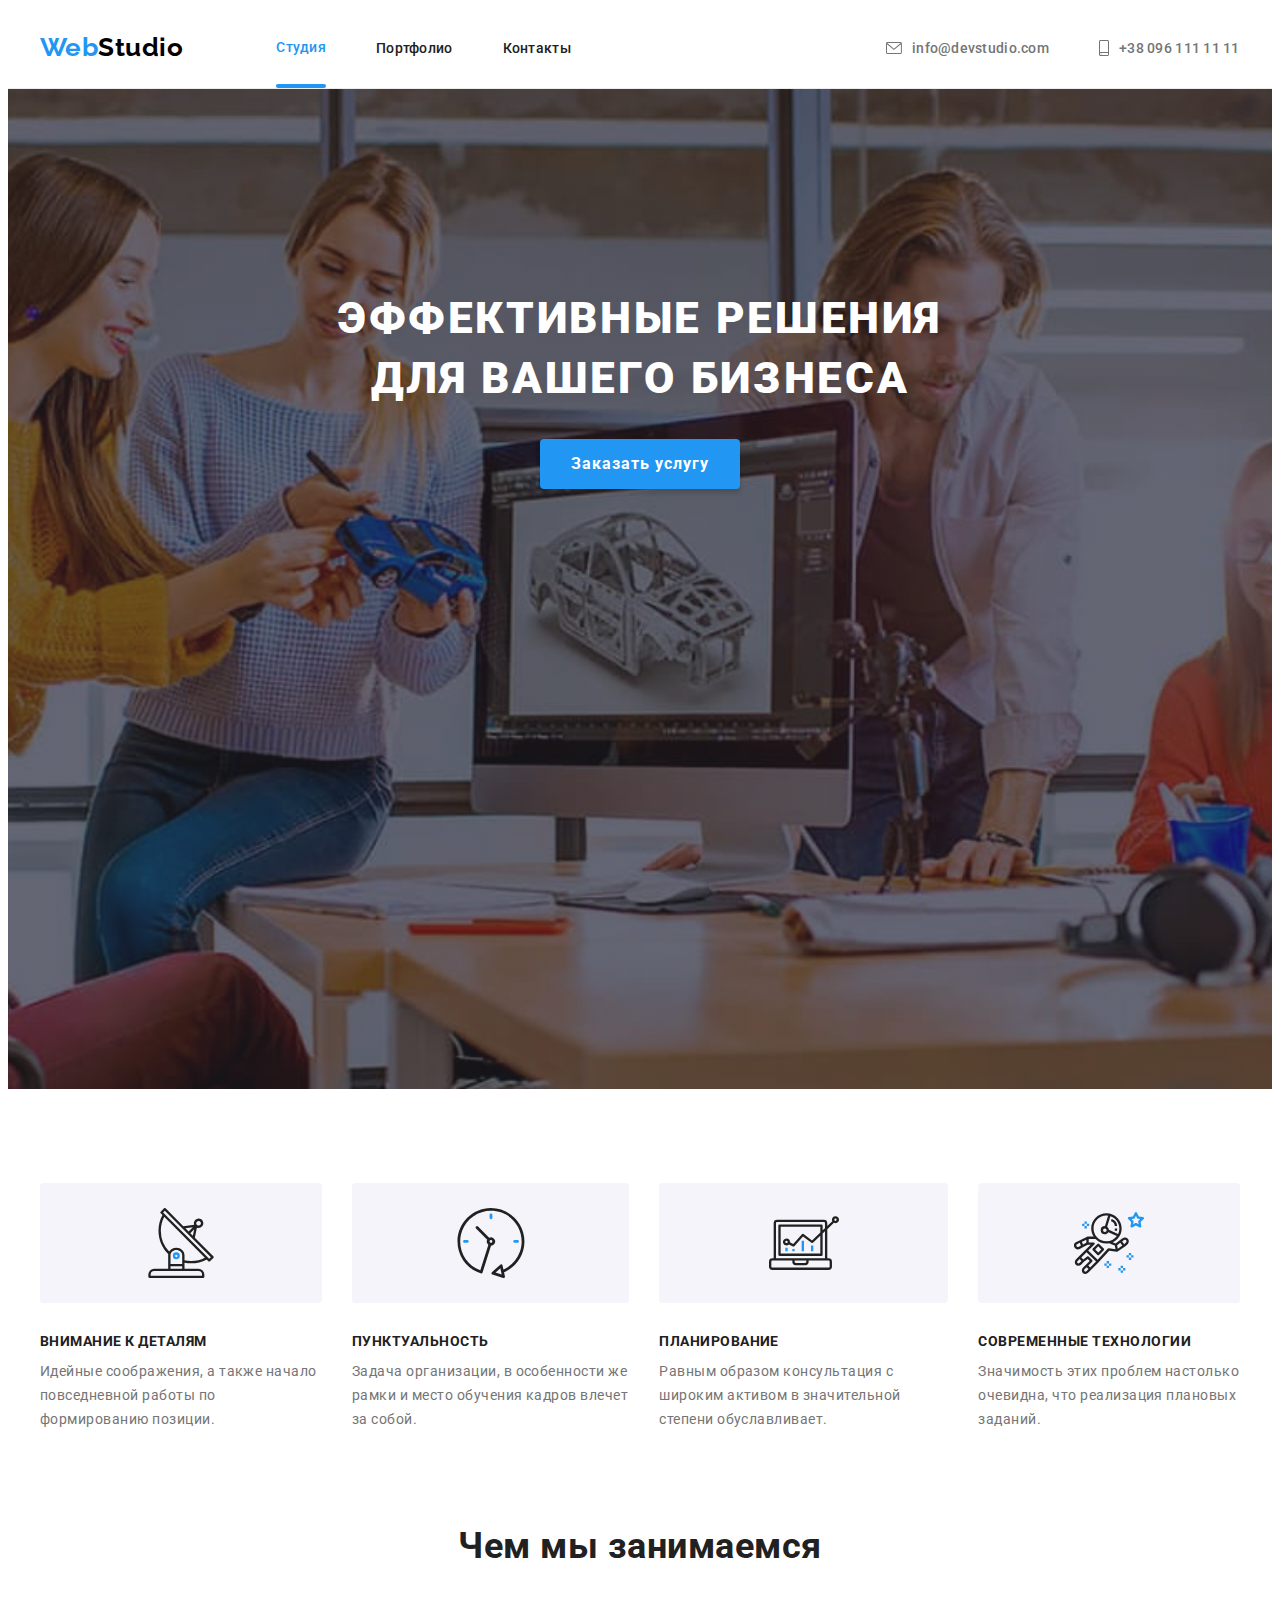
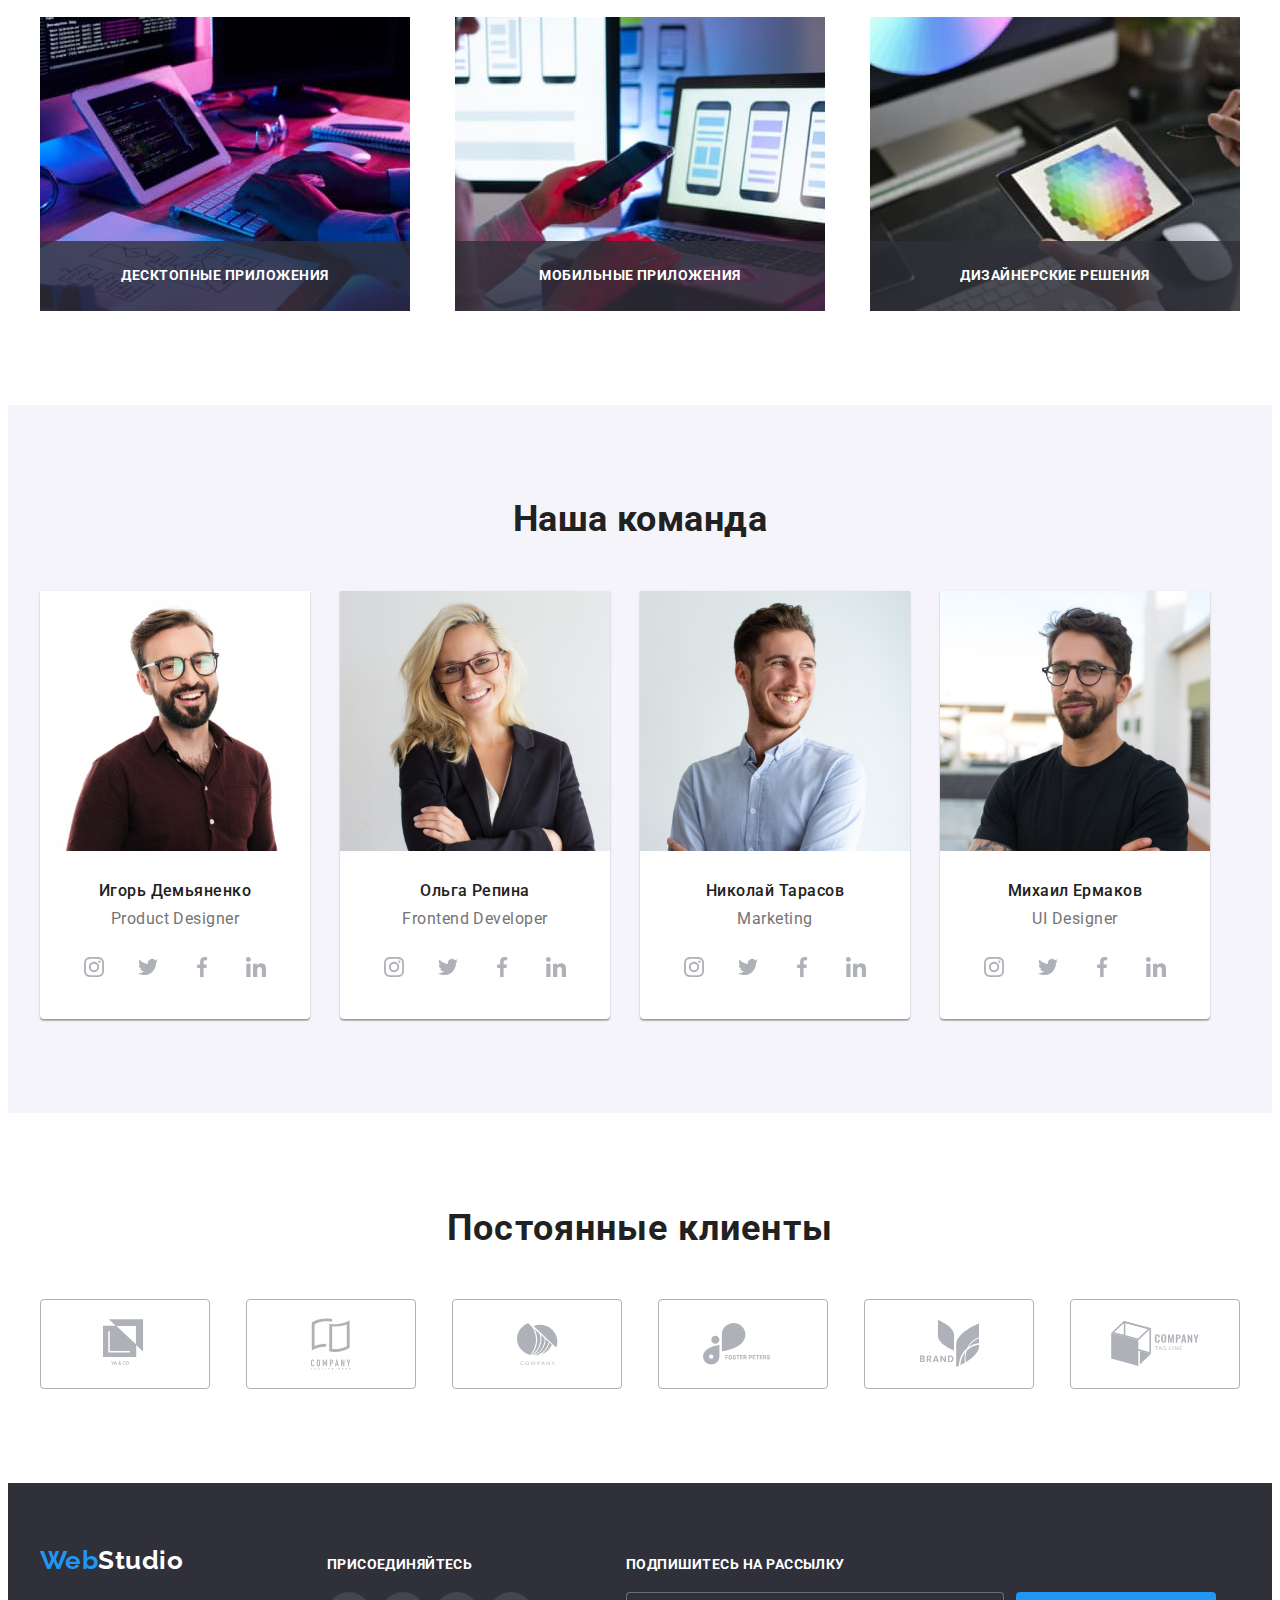
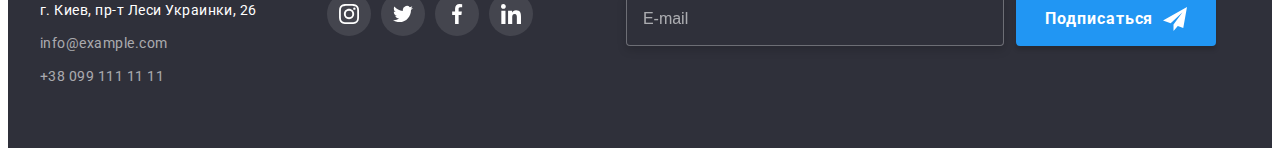
==== index.html @ 90694f54 "скопирован проект предыдущей роботы" ====
<!DOCTYPE html>
<html lang="ru">

<head>
  <meta charset="UTF-8">
  <meta name="viewport" content="width=device-width, initial-scale=1.0">
  <title lang="en">WebStudio</title>
  <link rel="stylesheet" href="https://cdnjs.cloudflare.com/ajax/libs/modern-normalize/1.0.0/modern-normalize.min.css"
    integrity="sha512-ISS7cAi1PEhQ8jnbJpJZMd29NlhNj4AWYyLOSp2CE/CsHxTCu+r+t0D2yoJudVrd0/8fTVPUVDzY5Tvli75u/g=="
    crossorigin="anonymous" />
  <link rel="preconnect" href="https://fonts.gstatic.com">
  <link href="https://fonts.googleapis.com/css2?family=Raleway:wght@700&family=Roboto:wght@400;500;700;900&display=swap"
    rel="stylesheet">
  <link rel="stylesheet" href="./css/style.css" />
</head>

<!-- BODY -->

<body class="body">

  <header class="header">

    <!-- SITE NAV -->
    <div class="container main-nav">
      <nav class="main-nav">
        <a class="studio-logo link" href="./index.html" title="главная страница"><span
            class="studio-logo-web">Web</span>Studio</a>
        <ul class="site-nav list">
          <li class="site-nav-item item"><a class="nav-link-current link" href="./index.html">Студия</a></li>
          <li class="site-nav-item item"><a class="nav-link link" href="./portfolio.html">Портфолио</a></li>
          <li class="site-nav-item item"><a class="nav-link link" href="#">Контакты</a></li>
        </ul>
      </nav>

      <ul class="header-contacts list">
        <li class="header-contacts-mail item">
          <a class="header-contact link" href="mailto:info@devstudio.com">
            <svg class="envelope icon" width="16" height="12">
              <use href="./images/icons/sprite.svg#icon-envelope"></use>
            </svg>info@devstudio.com</a>
        </li>
        <li class="header-contacts-tel item">
          <a class="header-contact link" href="tel.+380961111111">
            <svg class="smartphone icon" width="10" height="16">
              <use href="./images/icons/sprite.svg#icon-smartphone"></use>
            </svg>+38 096 111 11
            11</a>
        </li>
      </ul>
    </div>
  </header>
  <!-- MAINE -->

  <main>
    <!-- HERO -->
    <section class="main-hero">
      <div class="container">
        <h1 class="hero-title title">Эффективные решения для вашего бизнеса</h1>
        <button data-modal-open class="hero-button button" type="button">Заказать услугу</button>
      </div>
    </section>
    <!-- FEATURES-->
    <section class="features">
      <div class="container">
        <h2 class="visually-hidden title">FEATURES</h2>
        <ul class="features-items list">
          <li class="features-item list">
            <div class="features-icon-content"><svg class="features-icon" width="70" height="70">
                <use href="./images/icons/sprite.svg#icon-antenna"></use>
              </svg></div>
            <h3 class="features-title title">Внимание к деталям</h3>
            <p class="features-text part">Идейные соображения, а также начало повседневной работы по формированию
              позиции.</p>
          </li>

          <li class="features-item list">
            <div class="features-icon-content"><svg class="features-icon" width="70" height="70">
                <use href="./images/icons/sprite.svg#icon-clock"></use>
              </svg></div>
            <h3 class="features-title title">Пунктуальность</h3>
            <p class="features-text part">Задача организации, в особенности же рамки и место обучения кадров влечет за
              собой.
            </p>
          </li>

          <li class="features-item list">
            <div class="features-icon-content"><svg class="features-icon" width="70" height="70">
                <use href="./images/icons/sprite.svg#icon-diagram"></use>
              </svg></div>
            <h3 class="features-title title">Планирование</h3>
            <p class="features-text part">Равным образом консультация с широким активом в значительной степени
              обуславливает.
            </p>
          </li>

          <li class="features-item list">
            <div class="features-icon-content"><svg class="features-icon" width="70" height="70">
                <use href="./images/icons/sprite.svg#icon-astronaut"></use>
              </svg></div>
            <h3 class="features-title title">Современные технологии</h3>
            <p class="features-text part">Значимость этих проблем настолько очевидна, что реализация плановых заданий.
            </p>
          </li>
        </ul>
      </div>
    </section>
    <!--ABOUT US-->
    <section class="about">
      <div class="container">
        <h2 class="about-title title">Чем мы занимаемся</h2>
        <ul class="about-list list">
          <li class="about-image list">
            <img src="./images/images-index/img1.jpg" alt="руки на клавиатуре перед компютером" width="370"
              height="294">
            <p class="about-text part">Десктопные приложения</p>
          </li>
          <li class="about-image list">
            <img src="./images/images-index/img2.jpg"
              alt="человек державший в однлй руке телефон а вторую руку положил на компюьер в каком то офисе"
              width="370" height="294">
            <p class="about-text part">Мобильные приложения</p>
          </li>
          <li class="about-image list">
            <img src="./images/images-index/img3.jpg" alt="чьи то руки держащие в руках планшет перед компютером"
              width="370" height="294">
            <p class="about-text part">Дизайнерские решения</p>
          </li>
        </ul>
      </div>
    </section>

    <!--TEAM-->
    <section class="team">
      <div class="container">
        <h2 class="team-title title">Наша команда</h2>
        <ul class="team-list list">
          <li class="team-item list">
            <img class="team-image" src="./images/images-index/img4.jpg"
              alt="улыбающийся Игорь Демьяненко с бородой и в очках в бордовой рубашке" width="270" height="260">
            <div class="team-content">
              <h3 class="team-name title">Игорь Демьяненко</h3>
              <p class="team-profession part" lang="en">Product Designer</p>
              <ul class="social-link list">
                <li class="social-list-item list">
                  <a href="#" class="social-link-item link">
                    <svg class="social-link-icon" width="20" height="20">
                      <use href="./images/icons/sprite.svg#icon-instagram"></use>
                    </svg>
                  </a>
                </li>
                <li class="social-list-item list">
                  <a href="#" class="social-link-item link">
                    <svg class="social-link-icon" width="20" height="20">
                      <use href="./images/icons/sprite.svg#icon-twitter"></use>
                    </svg>
                  </a>
                </li>
                <li class="social-list-item list">
                  <a href="#" class="social-link-item link">
                    <svg class="social-link-icon" width="20" height="20">
                      <use href="./images/icons/sprite.svg#icon-facebook"></use>
                    </svg>
                  </a>
                </li>
                <li class="social-list-item list">
                  <a href="#" class="social-link-item link">
                    <svg class="social-link-icon" width="20" height="20">
                      <use href="./images/icons/sprite.svg#icon-linkedin"></use>
                    </svg>
                  </a>
                </li>
              </ul>
            </div>
          </li>

          <li class="team-item list">
            <img class="team-image" src="./images/images-index/img5.jpg"
              alt="красивая и улыбающаяся Ольга Репина в очках и чорном пиджаке" width="270" height="260">
            <div class="team-content">
              <h3 class="team-name title">Ольга Репина</h3>
              <p class="team-profession part" lang="en">Frontend Developer</p>
              <ul class="social-link list">
                <li class="social-list-item list">
                  <a href="#" class="social-link-item link">
                    <svg class="social-link-icon" width="20" height="20">
                      <use href="./images/icons/sprite.svg#icon-instagram"></use>
                    </svg>
                  </a>
                </li>
                <li class="social-list-item list">
                  <a href="#" class="social-link-item link">
                    <svg class="social-link-icon" width="20" height="20">
                      <use href="./images/icons/sprite.svg#icon-twitter"></use>
                    </svg>
                  </a>
                </li>
                <li class="social-list-item list">
                  <a href="#" class="social-link-item link">
                    <svg class="social-link-icon" width="20" height="20">
                      <use href="./images/icons/sprite.svg#icon-facebook"></use>
                    </svg>
                  </a>
                </li>
                <li class="social-list-item list">
                  <a href="#" class="social-link-item link">
                    <svg class="social-link-icon" width="20" height="20">
                      <use href="./images/icons/sprite.svg#icon-linkedin"></use>
                    </svg>
                  </a>
                </li>
              </ul>
            </div>
          </li>

          <li class="team-item list">
            <img class="team-image" src="./images/images-index/img6.jpg"
              alt="черезчур улыбающийся Николай Тарасов в голубой рубашке" width="270" height="260">
            <div class="team-content">
              <h3 class="team-name title">Николай Тарасов</h3>
              <p class="team-profession part" lang="en">Marketing</p>
              <ul class="social-link list">
                <li class="social-list-item list">
                  <a href="#" class="social-link-item link">
                    <svg class="social-link-icon" width="20" height="20">
                      <use href="./images/icons/sprite.svg#icon-instagram"></use>
                    </svg>
                  </a>
                </li>
                <li class="social-list-item list">
                  <a href="#" class="social-link-item link">
                    <svg class="social-link-icon" width="20" height="20">
                      <use href="./images/icons/sprite.svg#icon-twitter"></use>
                    </svg>
                  </a>
                </li>
                <li class="social-list-item list">
                  <a href="#" class="social-link-item link">
                    <svg class="social-link-icon" width="20" height="20">
                      <use href="./images/icons/sprite.svg#icon-facebook"></use>
                    </svg>
                  </a>
                </li>
                <li class="social-list-item list">
                  <a href="#" class="social-link-item link">
                    <svg class="social-link-icon" width="20" height="20">
                      <use href="./images/icons/sprite.svg#icon-linkedin"></use>
                    </svg>
                  </a>
                </li>
              </ul>
            </div>
          </li>

          <li class="team-item list">
            <img class="team-image" src="./images/images-index/img7.jpg"
              alt="хитро улыбающийся Михаил Ермаков в чорной футболке" width="270" height="260">
            <div class="team-content">
              <h3 class="team-name title">Михаил Ермаков</h3>
              <p class="team-profession part" lang="en">UI Designer</p>
              <ul class="social-link list">
                <li class="social-list-item list">
                  <a href="#" class="social-link-item link">
                    <svg class="social-link-icon" width="20" height="20">
                      <use href="./images/icons/sprite.svg#icon-instagram"></use>
                    </svg>
                  </a>
                </li>
                <li class="social-list-item list">
                  <a href="#" class="social-link-item link">
                    <svg class="social-link-icon" width="20" height="20">
                      <use href="./images/icons/sprite.svg#icon-twitter"></use>
                    </svg>
                  </a>
                </li>
                <li class="social-list-item list">
                  <a href="#" class="social-link-item link">
                    <svg class="social-link-icon" width="20" height="20">
                      <use href="./images/icons/sprite.svg#icon-facebook"></use>
                    </svg>
                  </a>
                </li>
                <li class="social-list-item list">
                  <a href="#" class="social-link-item link">
                    <svg class="social-link-icon" width="20" height="20">
                      <use href="./images/icons/sprite.svg#icon-linkedin"></use>
                    </svg>
                  </a>
                </li>
              </ul>
            </div>
          </li>
        </ul>
      </div>
    </section>
    <!-- CLIENTS -->
    <section class="clients">
      <div class="container">
        <h2 class="clients-title title">Постоянные клиенты</h2>
        <ul class="clients-list list">
          <li class="client-list list">
            <a href="#" class="client-link-list link">
              <svg class="client-icon" width="44.27" height="49.23">
                <use href="./images/icons/sprite.svg#icon-logo-1"></use>
              </svg>
            </a>
          </li>
          <li class="client-list list">
            <a href="#" class="client-link-list link">
              <svg class="client-icon" width="40" height="52">
                <use href="./images/icons/sprite.svg#icon-logo-2"></use>
              </svg>
            </a>
          </li>
          <li class=" client-list list">
            <a href="#" class="client-link-list link">
              <svg class="client-icon" width="41" height="42.6">
                <use href="./images/icons/sprite.svg#icon-logo-3"></use>
              </svg>
            </a>
          </li>
          <li class=" client-list list">
            <a href="#" class="client-link-list link">
              <svg class="client-icon" width="79.66" height="41.79">
                <use href="./images/icons/sprite.svg#icon-logo-4"></use>
              </svg>
            </a>
          </li>
          <li class=" client-list list">
            <a href="#" class="client-link-list link">
              <svg class="client-icon" width="59" height="47">
                <use href="./images/icons/sprite.svg#icon-logo-5"></use>
              </svg>
            </a>
          </li>
          <li class="client-list list">
            <a href="#" class="client-link-list link">
              <svg class="client-icon" width="88.48" height="45.44">
                <use href="./images/icons/sprite.svg#icon-logo-6"></use>
              </svg>
            </a>
          </li>
        </ul>
      </div>
    </section>
  </main>

  <!-- FOOTER -->
  <footer class="footer">
    <div class="container">
      <div class="address-content">
        <a class="studio-logo link" href="./index.html" title="переход на главную страницу"><span
            class="studio-logo-web">Web</span>Studio</a>
        <address class="address">
          <a class="address-name link" href="https://goo.gl/maps/4jQuwbv64BxVn1Br7">г. Киев, пр-т Леси Украинки,
            26</a>
          <a class="link-contact link" href="mailto:info@example.com">info@example.com</a>
          <a class="link-contact link" href="tel:+380991111111">+38 099 111 11 11</a>
        </address>
      </div>
      <div class="footer-social-link-content">
        <b class="social-link-title">Присоединяйтесь</b>
        <ul class="social-link list">
          <li class="social-list-item list">
            <a href="#" class="social-link-item link">
              <svg class="footer-list-icon" width="20" height="20">
                <use href="./images/icons/sprite.svg#icon-instagram"></use>
              </svg>
            </a>
          </li>
          <li class="social-list-item list">
            <a href="#" class="social-link-item link">
              <svg class="footer-list-icon" width="20" height="20">
                <use href="./images/icons/sprite.svg#icon-twitter"></use>
              </svg>
            </a>
          </li>
          <li class="social-list-item list">
            <a href="#" class="social-link-item link">
              <svg class="footer-list-icon" width="20" height="20">
                <use href="./images/icons/sprite.svg#icon-facebook"></use>
              </svg>
            </a>
          </li>
          <li class="social-list-item list">
            <a href="#" class="social-link-item link">
              <svg class="footer-list-icon" width="20" height="20">
                <use href="./images/icons/sprite.svg#icon-linkedin"></use>
              </svg>
            </a>
          </li>
        </ul>
      </div>
      <div class="footer-form-subscribe">
        <b class="footer-form-title">Подпишитесь на рассылку</b>
        <form action="#" class="footer-subscribe-form">
          <input type="email" name="email" class="subscribe-form-input" placeholder="E-mail">
          <button type="submit" class="subscribe-form-btn button">Подписаться</button>
          <svg class="subscribe-form-icon" width="24" height="24">
            <use href="./images/icons/sprite.svg#telegram"></use>
          </svg>
        </form>
      </div>
    </div>
  </footer>
  <!-- MODAL -->
  <div data-modal class="backdrop is-hidden">
    <div class="hero-model-window">
      <div class="close">
        <button data-modal-close class="close-btn button">
          <svg class="close-icon" width="18" height="18">
            <use href="./images/icons/sprite.svg#close"></use>
          </svg>
        </button>
      </div>
      <form name="signup_form" autocomplete="on" class="contact-form">
        <b class="contact-form-title">Оставьте свои данные, мы вам перезвоним</b>
        <label for="user-name" class="contact-form-label">Имя</label>
        <span class="modal-form-input-wrapper">
          <input name="user-name" type="text" class="contact-form-input" id="user-name">
          <svg class="modal-form-icon" width="18" height="18">
            <use href="./images/icons/sprite.svg#person-black"></use>
          </svg>
        </span>
        <label for="user-tel" class="contact-form-label">Телефон</label>
        <span class="modal-form-input-wrapper">
          <input name="user-tel" type="tel" class="contact-form-input" id="user-tel">
          <svg class="modal-form-icon" width="18" height="18">
            <use href="./images/icons/sprite.svg#phone-black"></use>
          </svg>
        </span>

        <label for="user-email" class="contact-form-label">Почта</label>
        <span class="modal-form-input-wrapper">
          <input name="user-email" type="email" class="contact-form-input" id="user-email">
          <svg class="modal-form-icon" width="18" height="18">
            <use href="./images/icons/sprite.svg#email-black"></use>
          </svg>
        </span>
        <label for="user-massage" class="contact-form-label">Комментарий</label>
        <textarea name="user-massage" placeholder="Введите текст" class="modal-form-massage"
          id="user-massage"></textarea>
        <input type="checkbox" name="user-policy" class="modal-form-check-policy visually-hidden"
          id="user-check-policy">
        <label for="user-check-policy" class="modal-form-label-policy">
          Соглашаюсь с рассылкой и принимаю
          <a href="#" class="form-contract-link"> Условия договора</a>
        </label>
        <button type="submit" class="modal-form-button">Отправить</button>
        <!-- </span> -->
      </form>
    </div>
  </div>
  <script src="./js/modal.js"></script>

</body>

</html>
---- css/style.css ----
:root {
  --primary-text-color: #757575;
  --secondary-text-color: #212121;
  --accent-color: #2196f3;
  --primary-white-color: #ffffff;
  --primary-background-color: #2f303a;
  --hero-background-color: #c4c4c4;
  --secondary-background-color: #f5f4fa;
  --black-color: #000000;
  --secondary-accent-color: #188ce8;
  --border-line-color: #ececec;
  --bold-font-weight: 700;
  --regular-font-weight: 400;
  --medium-font-weight: 500;
  --black-font-weight: 900;
  --primery-letter-spacing: 0.03em;
  --first-gradient-color: rgba(47, 48, 58, 0.4);
  --second-gradient-color: ;
  --primary-icons-color: #afb1b8;
}

/* утилиты */

body {
  color: var(--primary-text-color);

  font-family: 'Roboto', sans-serif;
  font-weight: var(--bold-font-weight);
  letter-spacing: var(--primery-letter-spacing);
}
img {
  display: block;
}

.button {
  display: inline-block;
  font-family: inherit;
  cursor: pointer;
}

.container {
  width: 1200px;
  padding-right: 15px;
  padding-left: 15px;
  margin: 0px auto;
}

.list {
  list-style: none;
  margin: 0px;
  padding: 0px;
}

.link {
  text-decoration: none;
  margin: 0px;
  padding: 0px;
}
.title {
  margin: 0px;
  padding: 0px;
}

.part {
  margin: 0px;
  padding: 0px;
}
/* End утилиты */

/* <<<<<<<< COMPONENTS >>>>>>>> */

.studio-logo {
  margin-right: 93px;
  padding: 0px;

  color: var(--black-color);
  font-family: 'Raleway', sans-serif;
  font-size: 26px;
  line-height: 1.38;
}

.studio-logo:focus {
  color: red;
}

.studio-logo-web {
  color: var(--accent-color);
}

.visually-hidden {
  position: absolute !important;
  clip: rect(1px 1px 1px 1px); /* IE6, IE7 */
  clip: rect(1px, 1px, 1px, 1px);
  padding: 0 !important;
  border: 0 !important;
  height: 1px !important;
  width: 1px !important;
  overflow: hidden;
}

.social-link {
  display: flex;
  justify-content: center;
  align-items: center;
}

.social-list-item {
  width: 44px;
  height: 44px;
}

.social-list-item:not(:last-child) {
  margin-right: 10px;
}

.social-link-item {
  display: flex;
  justify-content: center;
  align-items: center;
  width: 100%;
  height: 100%;
  border-radius: 50%;
  transition-property: background-color;
  transition-duration: 250ms;
  transition-timing-function: cubic-bezier(0.4, 0, 0.2, 1);
}

.social-link-item:hover,
.social-link-item:focus {
  background-color: var(--accent-color);
}

.social-link-icon {
  fill: var(--primary-icons-color);

  transition-property: fill;
  transition-duration: 250ms;
  transition-timing-function: cubic-bezier(0.4, 0, 0.2, 1);
}

.social-link-item:hover .social-link-icon,
.social-link-item:focus .social-link-icon {
  fill: var(--primary-white-color);
}

/* <<<<<<<< END COMPONENTS >>>>>>>> */

/* <<<<<<<< HEADER >>>>>>>> */

.header {
  border-bottom: 1px solid var(--border-line-color);
  background-color: var(--primary-white-color);
}

.main-nav {
  display: flex;
  align-items: center;
}

.main-nav .link {
  display: flex;
  padding-top: 32px;
  padding-bottom: 32px;
}

.main-nav .studio-logo {
  padding: 0px;
}

.main-nav .item + .item {
  margin-left: 50px;
}

.site-nav {
  display: flex;
}

.nav-link {
  transition-property: color;
  transition-duration: 250ms;
  transition-timing-function: cubic-bezier(0.4, 0, 0.2, 1);
  color: var(--secondary-text-color);
  font-weight: var(--medium-font-weight);
  font-size: 14px;
  line-height: 1.17;
  letter-spacing: 0.02em;
}

.nav-link:hover,
.nav-link:focus {
  color: var(--accent-color);
}

.nav-link-current {
  position: relative;
  display: block;

  color: var(--accent-color);
  font-weight: var(--medium-font-weight);
  font-size: 14px;
  line-height: 1.14;
  letter-spacing: 0.02em;
}

.nav-link-current::after {
  content: '';
  position: absolute;
  left: 0;
  bottom: 0;

  display: block;
  width: 100%;
  height: 4px;
  border-radius: 2px;
  background-color: var(--accent-color);
}

.header-contacts {
  display: flex;
  margin-left: auto;
}

.header-contacts-mail {
  min-width: 161px;
}

.header-contacts-tel {
  min-width: 141px;
}

.header-contact {
  display: flex;
  align-items: center;
  width: 100%;

  color: var(--primary-text-color);
  font-weight: var(--medium-font-weight);
  font-size: 14px;
  line-height: 1.17;
  letter-spacing: 0.02em;

  transition-property: color;
  transition-duration: 250ms;
  transition-timing-function: cubic-bezier(0.4, 0, 0.2, 1);
}

.header-contact:hover,
.header-contact:focus {
  color: var(--accent-color);
}

.header-contacts .icon {
  margin-right: 10px;
  fill: currentColor;
}

/* <<<<<<<<END HEADER >>>>>>>> */

/* <<<<<<<< HERO >>>>>>>> */

.main-hero {
  max-width: 1600px;
  height: 600px;
  margin: auto;
  padding-top: 200px;
  padding-bottom: 200px;
  background-color: #c4c4c4;
  background-image: linear-gradient(
      rgba(47, 48, 58, 0.4),
      rgba(47, 48, 58, 0.4)
    ),
    url(../images/images-index/Img.jpg);
  background-repeat: no-repeat;
  background-size: cover;
  background-position: center;
}

.main-hero .container {
  max-width: 696px;
  text-align: center;
  /* margin-top: 0px; */
}

.hero-title {
  margin-bottom: 30px;
  margin-top: 0px;

  color: var(--primary-white-color);
  font-weight: var(--black-font-weight);
  font-size: 44px;
  line-height: 1.36;
  letter-spacing: 0.06em;
  text-transform: uppercase;
}

.hero-button {
  min-width: 200px;
  border-radius: 4px;
  padding: 10px 30px;

  color: var(--primary-white-color);
  background-color: var(--accent-color);
  font-weight: var(--bold-font-weight);
  box-shadow: 0px 4px 4px rgba(0, 0, 0, 0.15);
  font-size: 16px;
  line-height: 1.875;
  letter-spacing: 0.06em;
  border: none;

  transition-property: background;
  transition-duration: 250ms;
  transition-timing-function: cubic-bezier(0.4, 0, 0.2, 1);
}

.hero-button:hover,
.hero-button:focus {
  background: var(--secondary-accent-color);
}

/* <<<<<<<< END HERO >>>>>>>> */

/* <<<<<<<< FEATURES >>>>>>>> */

.features {
  padding-top: 94px;
}
.features > .container {
  max-height: 251px;
}
.features-items {
  display: flex;
}

.features-item:not(:last-child) {
  margin-right: 30px;
}

.features-item {
  display: flex;
  flex-direction: column;
}

.features-icon-content {
  display: flex;
  justify-content: center;
  align-items: center;
  height: 120px;
  margin-bottom: 30px;
  background-color: var(--secondary-background-color);
  border-radius: 4px;
}

.features-title {
  color: var(--secondary-text-color);
  margin: 0px;
  margin-bottom: 10px;

  font-size: 14px;
  line-height: 1.17;
  text-transform: uppercase;
}

.features-text {
  margin: 0px;
  font-size: 14px;
  line-height: 1.71;
  font-weight: var(--regular-font-weight);
}

/* <<<<<<<< ABOUT US >>>>>>>> */

.about {
  padding-top: 94px;
  padding-bottom: 94px;
}
.about-title {
  margin-bottom: 50px;

  color: var(--secondary-text-color);
  font-size: 36px;
  line-height: 1.16;

  text-align: center;
}

.about-list {
  display: flex;
  justify-content: space-between;
}

.about-image {
  position: relative;
}

.about-text {
  position: absolute;
  top: 76%;

  padding-top: 27px;
  padding-bottom: 27px;
  min-width: 100%;

  font-size: 14px;
  line-height: 1.14;
  text-align: center;
  text-transform: uppercase;
  color: #ffffff;
  background: rgba(47, 48, 58, 0.8);
}

/* <<<<<<<< END ABOUT US >>>>>>>> */

/* <<<<<<<< TEAM >>>>>>>> */

.team {
  background-color: var(--secondary-background-color);
  padding-top: 94px;
  padding-bottom: 94px;
}

.team-content {
  padding: 30px 32px;
}

.team-title {
  margin-bottom: 50px;

  color: var(--secondary-text-color);
  font-size: 36px;
  line-height: 1.16;
  text-align: center;
}

.team-list {
  display: flex;
}

.team-item {
  min-width: 270px;
  background: #ffffff;

  box-shadow: 0px 1px 3px rgba(0, 0, 0, 0.12), 0px 1px 1px rgba(0, 0, 0, 0.14),
    0px 2px 1px rgba(0, 0, 0, 0.2);
  border-radius: 0px 0px 4px 4px;
}

.team-item:not(:last-child) {
  margin-right: 30px;
}

.team-name {
  margin-bottom: 10px;

  color: var(--secondary-text-color);
  font-weight: var(--medium-font-weight);
  font-size: 16px;
  line-height: 1.19;
  text-align: center;
}

.team-profession {
  margin-bottom: 16px;
  text-align: center;

  color: var(--primary-text-color);
  font-weight: var(--regular-font-weight);
  font-size: 16px;
  line-height: 1.17;
}

/* <<<<<<<< END TEAM >>>>>>>> */

/* CLIENTS */

.clients .container {
  padding-top: 94px;
  padding-bottom: 94px;
}

.clients-title {
  margin-bottom: 50px;

  font-size: 36px;
  line-height: 1.17;
  text-align: center;
  letter-spacing: 0.03em;
  color: var(--secondary-text-color);
}

.clients-list {
  display: flex;
  justify-content: space-between;
}

.client-list {
  width: 170px;
  height: 90px;
}

.client-link-list {
  display: flex;
  justify-content: center;
  align-items: center;
  width: 100%;
  height: 100%;

  border: 1px solid #afb1b8;
  box-sizing: border-box;
  border-radius: 4px;

  transition-property: border;
  transition-duration: 250ms;
  transition-timing-function: cubic-bezier(0.4, 0, 0.2, 1);
}

.client-link-list:hover,
.client-link-list:focus {
  border: 1px solid var(--accent-color);
}

.client-icon {
  transition-property: fill;
  transition-duration: 250ms;
  transition-timing-function: cubic-bezier(0.4, 0, 0.2, 1);

  fill: var(--primary-icons-color);
}

.client-link-list:hover .client-icon,
.client-link-list:focus .client-icon {
  fill: var(--accent-color);
}

/* <<<<<<<< FOOTER >>>>>>>> */

.footer {
  display: flex;
  padding-top: 60px;
  padding-bottom: 60px;
  background-color: var(--primary-background-color);
}

.footer .container {
  display: flex;
  align-items: baseline;
}

.footer .studio-logo {
  display: inline-block;
  margin-bottom: 20px;
  margin-right: 0px;

  color: var(--primary-white-color);
}

.address {
  display: flex;
  max-width: 231px;
  font-style: normal;
  flex-direction: column;
}

.address-name {
  color: var(--primary-white-color);
  font-weight: var(--regular-font-weight);
  font-size: 14px;
  line-height: 1.7;
}

.link-contact {
  color: rgba(255, 255, 255, 0.6);
  font-size: 14px;
  font-weight: var(--regular-font-weight);
  line-height: 1.71;
  letter-spacing: var(--letter-spacing);
}

.address .link:not(:last-child) {
  margin-bottom: 9px;
}

.footer .link {
  transition-property: color;
  transition-duration: 250ms;
  transition-timing-function: cubic-bezier(0.4, 0, 0.2, 1);
}

.address .link:hover,
.address .link:focus {
  color: var(--accent-color);
}

.address-content {
  margin-right: 70px;
}

.footer-social-link-content {
  min-width: 206px;
}

.social-link-title {
  display: inline-block;
  margin-bottom: 20px;

  color: var(--primary-white-color);
  font-weight: bold;
  font-size: 14px;
  line-height: 1.17;
  letter-spacing: 0.03em;
  text-transform: uppercase;
}

.footer .social-link-item {
  background-color: rgba(255, 255, 255, 0.1);
  transition-property: background-color;
  transition-duration: 250ms;
  transition-timing-function: cubic-bezier(0.4, 0, 0.2, 1);
}

.footer .social-link-item:hover,
.social-link-item:focus {
  background-color: var(--accent-color);
}

.footer-list-icon {
  fill: var(--primary-white-color);
}

.footer-form-subscribe {
  min-width: 570px;
  min-height: 86px;
  margin-left: 93px;
  /* outline: 1px solid seashell; */
}

.footer-form-title {
  display: inline-block;
  margin-bottom: 20px;

  font-weight: var(--bold-font-weight);
  font-size: 14px;
  line-height: 1.143;
  text-transform: uppercase;
  color: var(--primary-white-color);
}

.footer-subscribe-form {
  position: relative;
  display: flex;
}

.subscribe-form-input {
  width: 358px;
  height: 50px;
  margin-right: 12px;
  padding-left: 16px;

  font-size: 16px;
  line-height: 1.25;
  border: 1px solid rgba(255, 255, 255, 0.3);
  background-color: var(--primary-background-color);
  filter: drop-shadow(0px 4px 4px rgba(0, 0, 0, 0.15));
  border-radius: 4px;
  color: rgba(255, 255, 255, 1);
}

.subscribe-form-input::placeholder {
  font-size: 16px;
  line-height: 1.25;
  color: rgba(255, 255, 255, 0.6);
}

.subscribe-form-btn-content {
}

.subscribe-form-btn {
  min-width: 200px;
  min-height: 50px;
  padding-left: 29px;
  padding-right: 62px;

  letter-spacing: 0.06em;
  font-weight: var(--bold-font-weight);
  font-size: 16px;
  line-height: 1.87;
  text-align: justify;
  color: var(--primary-white-color);
  background: var(--accent-color);
  box-shadow: 0px 4px 4px rgba(0, 0, 0, 0.15);
  border-radius: 4px;
  border: none;

  transition-property: background-color;
  transition-duration: 250ms;
  transition-timing-function: cubic-bezier(0.4, 0, 0.2, 1);
}

.subscribe-form-btn:focus,
.subscribe-form-btn:hover {
  background-color: var(--secondary-accent-color);
}

.subscribe-form-icon {
  position: absolute;
  top: 50%;
  left: 91%;
  transform: translateY(-50%);
  cursor: pointer;

  fill: var(--primary-white-color);
}

/* <<<<<<<< END FOOTER >>>>>>>> */

/* <<<<<<<< PORTFOLIO >>>>>>>> */

.portfolio {
  padding-top: 94px;
  padding-bottom: 94px;
}

.filters-items {
  display: flex;
  justify-content: center;
  margin-bottom: 50px;
}

.filters-item:not(:last-child) {
  margin-right: 8px;
}
.modal-btn {
  padding: 6px 18px;
  min-width: 84px;
  border: 1px solid transparent;

  color: var(--secondary-text-color);
  background: var(--secondary-background-color);
  border-radius: 4px;
  font-style: normal;
  font-weight: var(--medium-font-weight);
  font-size: 16px;
  line-height: 1.62;
  letter-spacing: var(--primery-letter-spacing);

  transition-property: background, color, border-shadow;
  transition-duration: 250ms;
  transition-timing-function: cubic-bezier(0.4, 0, 0.2, 1);
}

.modal-btn:hover,
.modal-btn:focus {
  background: var(--accent-color);
  color: var(--primary-white-color);

  box-shadow: 0px 3px 1px rgba(0, 0, 0, 0.1), 0px 1px 2px rgba(0, 0, 0, 0.08),
    0px 2px 2px rgba(0, 0, 0, 0.12);
  border-radius: 4px;
}

.portfolio-link-list {
  display: flex;
  flex-wrap: wrap;

  margin: 0px;
  padding: 0px;
}

.portfolio-list {
  display: block;
  transition-property: border-shadow;
  transition-duration: 250ms;
  transition-timing-function: cubic-bezier(0.4, 0, 0.2, 1);
}

.portfolio-list:hover {
  box-shadow: 0px 1px 1px rgba(0, 0, 0, 0.12), 0px 4px 4px rgba(0, 0, 0, 0.06),
    1px 4px 6px rgba(0, 0, 0, 0.16);
}

.portfolio-item {
  margin: 0px;
  margin-right: 30px;
  margin-bottom: 30px;
  padding: 0px;
  max-width: 370px;
  background: var(--primary-white-color);
  border: 1px solid #eeeeee;
  box-sizing: border-box;
}

.portfolio-item:nth-child(3n + 3) {
  margin-right: 0px;
}

.portfolio-item:nth-last-child(-n + 3) {
  margin-bottom: 0px;
}

.portfolio-img {
  margin: 0px;
  padding: 0px;
}
.text-content {
  min-width: 322px;
  padding: 20px 24px;
}

.portfolio-name-title {
  margin-bottom: 4px;
  min-width: 322px;
  color: var(--secondary-text-color);
  font-size: 18px;
  line-height: 2;
  letter-spacing: 0.06em;
}

.portfolio-name-product {
  color: var(--primary-text-color);
  font-style: var(--regular-font-weight);
  font-weight: var(--regular-font-weight);
  font-size: 16px;
  line-height: 1.87;
}

.portfolio-link-box {
  width: 100%;
  height: 100%;
}

.overlay {
  position: relative;
  max-width: 370px;
  height: 294px;

  overflow: hidden;
}
.portfolio-list:hover .overlay-text {
  transform: translatey(0%);
  opacity: 1;
}

.overlay-text {
  position: absolute;
  top: 0%;
  left: 0%;
  transform: translatey(100%);
  transition-property: transform, opacity;
  transition-duration: 250ms;
  transition-timing-function: cubic-bezier(0.4, 0, 0.2, 1);

  padding: 63px 24px;
  width: 100%;
  height: 100%;

  background-color: rgba(33, 150, 243, 0.9);
  color: var(--primary-white-color);
  font-weight: var(--regular-font-weight);
  font-size: 18px;
  line-height: 1.556;
  opacity: 0;
}

/* <<<<<<<< END PORTFOLIO >>>>>>>> */

/* MODEL WINDOW */

.backdrop {
  position: fixed;
  top: 0%;
  left: 0%;
  transition-property: opacity;
  transition-duration: 250ms;
  transition-timing-function: cubic-bezier(0.4, 0, 0.2, 1);

  width: 100%;
  height: 100%;

  background: rgba(0, 0, 0, 0.2);
}
.backdrop.is-hidden {
  opacity: 0;
  pointer-events: none;
  visibility: hidden;
}

.hero-model-window {
  position: absolute;
  top: 50%;
  left: 50%;
  transform: translate(-50%, -50%);

  width: 528px;
  min-height: 581px;
  padding: 40px;

  background: #ffffff;
  box-shadow: 0px 1px 3px rgba(0, 0, 0, 0.12), 0px 1px 1px rgba(0, 0, 0, 0.14),
    0px 2px 1px rgba(0, 0, 0, 0.2);
  border-radius: 4px;
}

.close {
  position: absolute;
  left: 490px;
  top: 8px;

  width: 30px;
  height: 30px;
}

.close-btn {
  display: flex;
  justify-content: center;
  align-items: center;
  width: 100%;
  height: 100%;

  background: #ffffff;
  border: 1px solid rgba(0, 0, 0, 0.1);
  border-radius: 50%;

  transition-property: background-color;
  transition-duration: 250ms;
  transition-timing-function: cubic-bezier(0.4, 0, 0.2, 1);
}

.close-icon {
  fill: var(--black-color);

  transition-property: fill;
  transition-duration: 250ms;
  transition-timing-function: cubic-bezier(0.4, 0, 0.2, 1);
}

.close-btn:hover .close-icon,
.close-btn:focus .close-icon {
  fill: var(--accent-color);
}

/* END MODAL WINDOW */

/* CONTACT FORM */

.contact-form {
  display: flex;
  flex-direction: column;
}

.contact-form-title {
  margin-top: 2px;
  margin-bottom: 12px;

  font-size: 20px;
  line-height: 1.15;
  text-align: center;
  letter-spacing: 0.03em;
  color: var(--secondary-text-color);
}

.contact-form-input {
  width: 100%;
  height: 40px;
  padding-left: 42px;

  border: 1px solid rgba(33, 33, 33, 0.2);
  border-radius: 4px;

  transition-property: border-color;
  transition-duration: 250ms;
  transition-timing-function: cubic-bezier(0.4, 0, 0.2, 1);
}

.contact-form-input:focus {
  outline: none;
  border-color: var(--accent-color);
}

.modal-form-massage {
  width: 100%;
  height: 120px;
  margin-bottom: 20px;
  padding: 12px 16px;
  resize: none;

  font-size: 14px;
  line-height: 16px;
  letter-spacing: 0.01em;
  color: rgba(117, 117, 117, 1);
  border: 1px solid rgba(33, 33, 33, 0.2);
  box-sizing: border-box;
  border-radius: 4px;

  transition-property: border-color;
  transition-duration: 250ms;
  transition-timing-function: cubic-bezier(0.4, 0, 0.2, 1);
}

.modal-form-massage:focus {
  outline: none;
  border-color: var(--accent-color);
}

.modal-form-massage::placeholder {
  font-style: normal;
  font-weight: normal;
  font-size: 14px;
  line-height: 16px;
  letter-spacing: 0.01em;

  color: rgba(117, 117, 117, 0.5);
}

.contact-form-label {
  margin-bottom: 4px;

  font-weight: var(--regular-font-weight);
  font-size: 12px;
  line-height: 1.16;
  letter-spacing: 0.01em;
}

.modal-form-input-wrapper {
  position: relative;
  width: 100%;
  height: 40px;
  margin-bottom: 10px;
}

.modal-form-icon {
  position: absolute;
  top: 50%;
  left: 2%;
  transform: translateY(-50%);

  fill: var(--secondary-text-color);

  transition-property: fill;
  transition-duration: 250ms;
  transition-timing-function: cubic-bezier(0.4, 0, 0.2, 1);
}

.contact-form-input:focus + .modal-form-icon {
  fill: var(--accent-color);
}

.modal-form-label-policy {
  display: inline-flex;
  justify-content: center;
  align-items: center;
}

.modal-form-label-policy::before {
  content: '';
  display: inline-block;
  width: 16px;
  height: 15px;
  margin-right: 7px;

  background-image: url(../images/icons/Vector.svg);
  border-radius: 2px;

  transition-property: background-image, box-shadow;
  transition-duration: 250ms;
  transition-timing-function: cubic-bezier(0.4, 0, 0.2, 1);
}

.modal-form-check-policy:checked + .modal-form-label-policy::before {
  background-image: url(../images/icons/check.svg);
}

.modal-form-check-policy:focus + .modal-form-label-policy::before {
  box-shadow: 0 0 0 2px var(--accent-color);
}

.modal-form-label-policy {
  font-weight: var(--regular-font-weight);
  font-size: 14px;
  line-height: 1.71;
  margin-bottom: 30px;
}

.form-contract-link {
  color: var(--accent-color);
  margin-left: 5px;
}

.modal-form-button {
  align-self: center;
  min-width: 200px;
  min-height: 50px;

  letter-spacing: 0.06em;
  font-weight: var(--bold-font-weight);
  font-size: 16px;
  line-height: 1.87;
  color: var(--primary-white-color);
  background: #2196f3;
  box-shadow: 0px 4px 4px rgba(0, 0, 0, 0.15);
  border: none;
  border-radius: 4px;

  transition-property: background-color;
  transition-duration: 250ms;
  transition-timing-function: cubic-bezier(0.4, 0, 0.2, 1);
}

.modal-form-button:focus,
.modal-form-button:hover {
  background-color: var(--secondary-accent-color);
}

/* END CONTACT FORM */
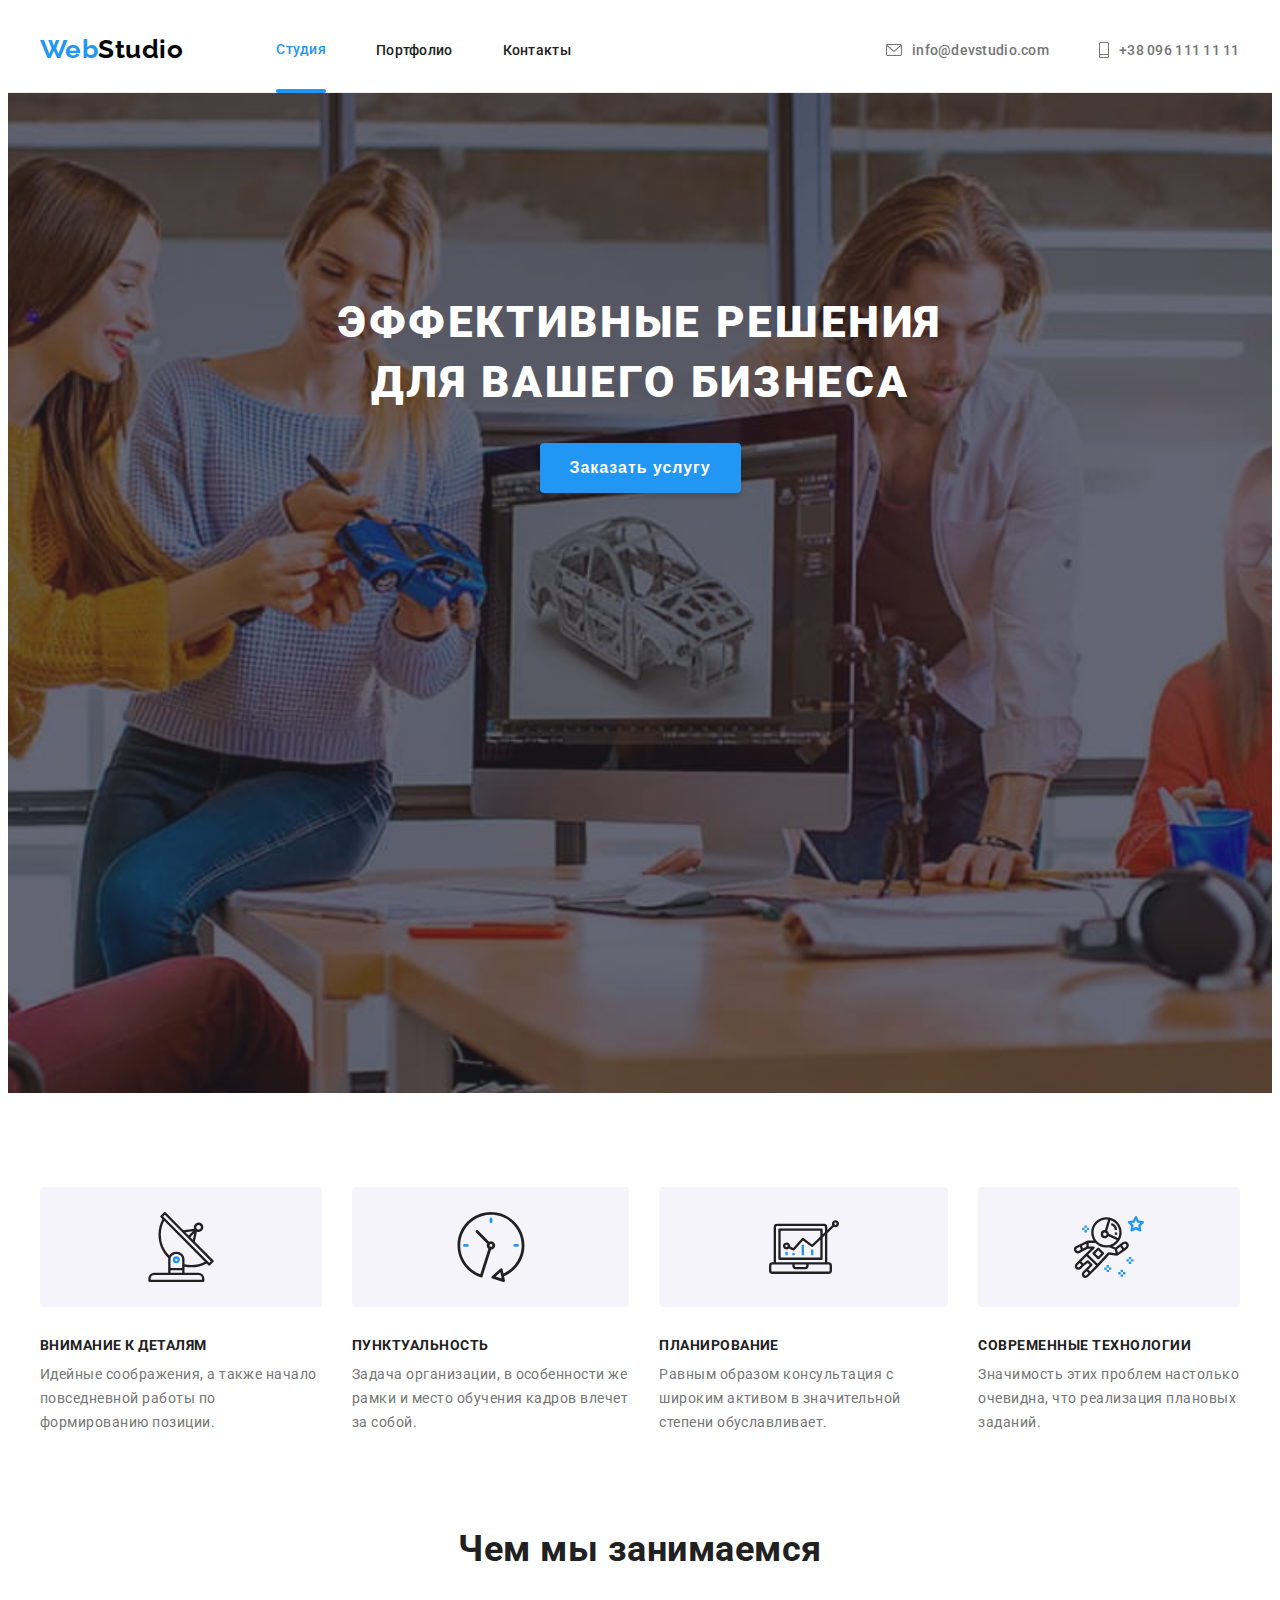
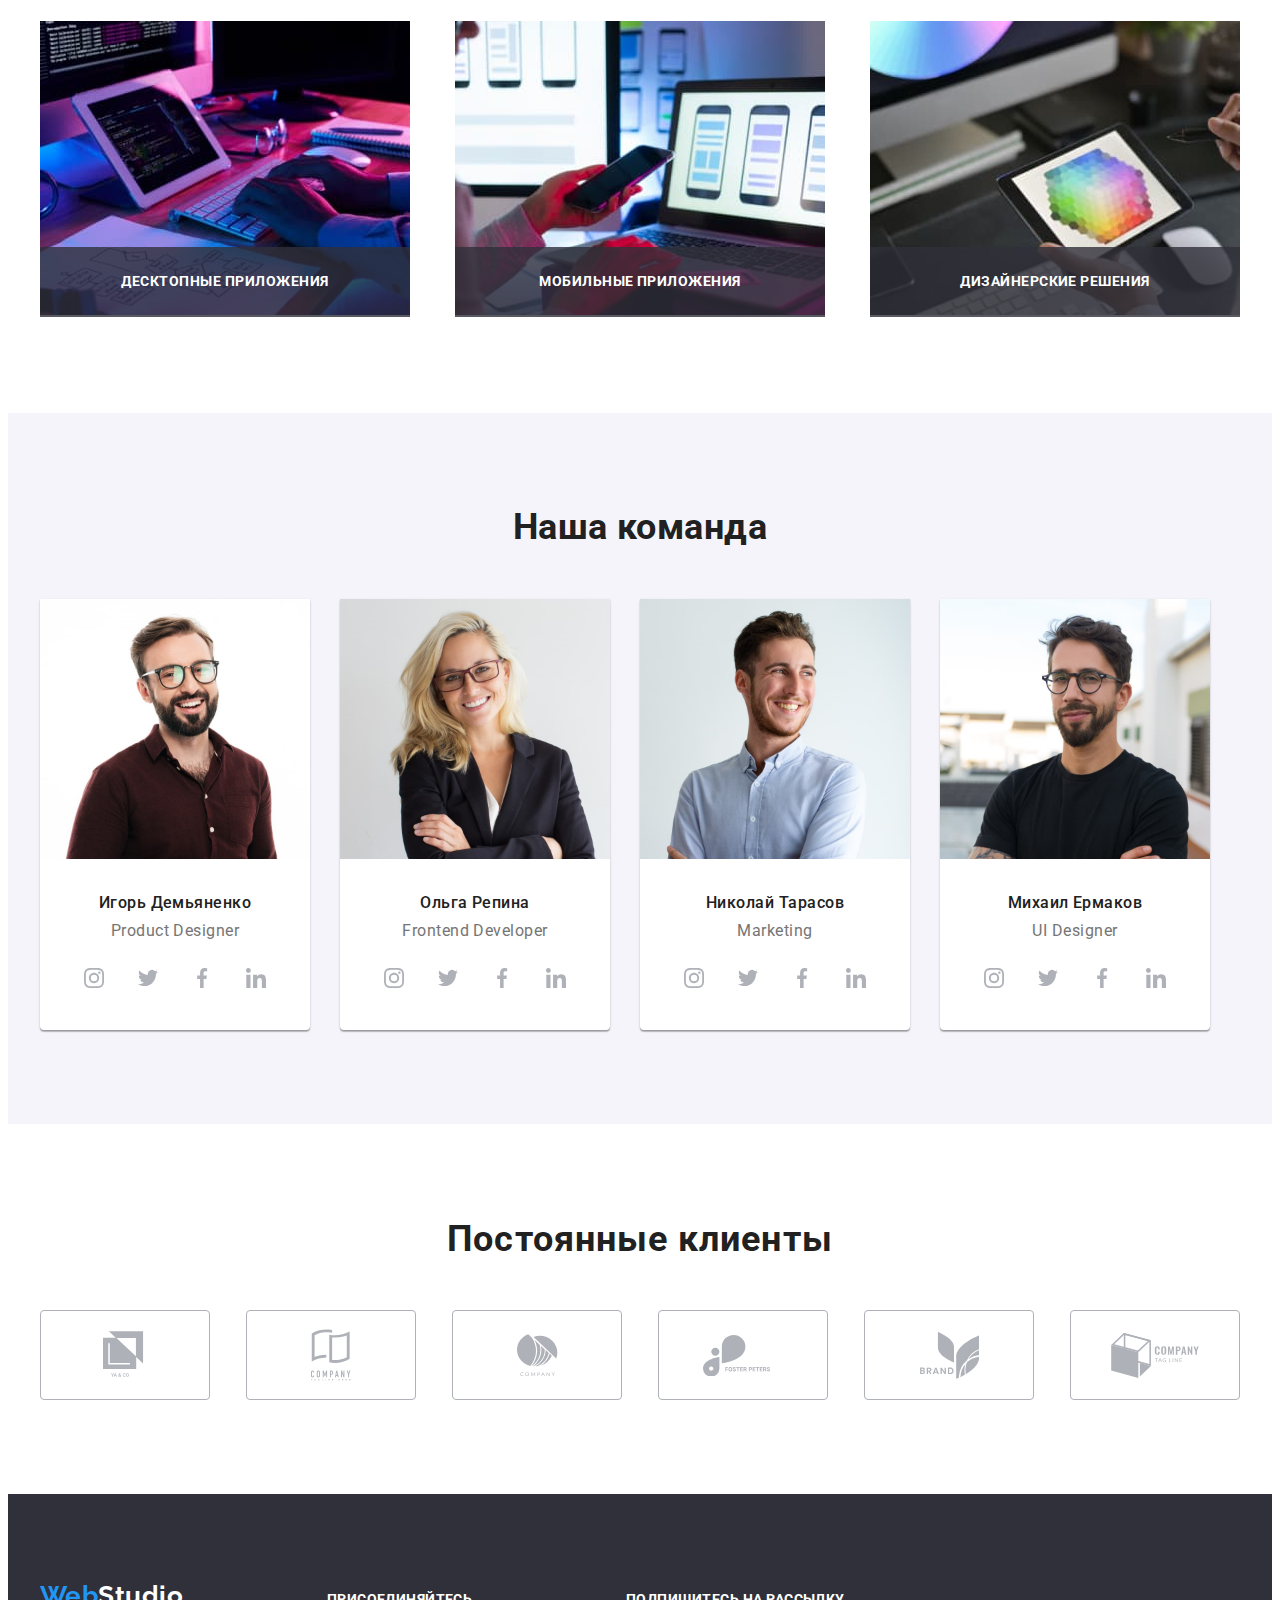
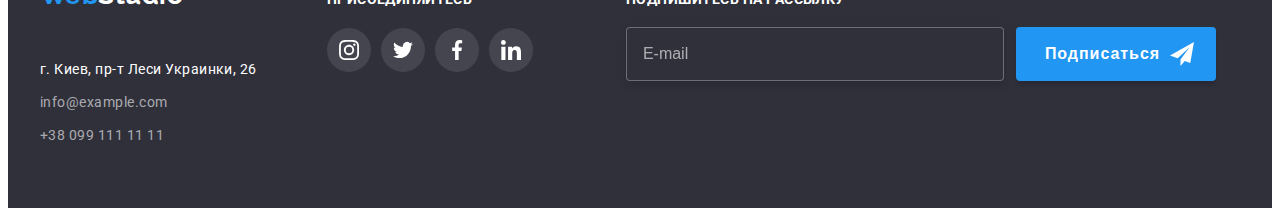
==== commit 07dbe0ba: "все стили заданы в SASS" ====
--- a/index.html
+++ b/index.html
@@ -11,7 +11,7 @@
   <link rel="preconnect" href="https://fonts.gstatic.com">
   <link href="https://fonts.googleapis.com/css2?family=Raleway:wght@700&family=Roboto:wght@400;500;700;900&display=swap"
     rel="stylesheet">
-  <link rel="stylesheet" href="./css/style.css" />
+  <link rel="stylesheet" href="./css/main.min.css" />
 </head>
 
 <!-- BODY -->
@@ -63,7 +63,7 @@
     <section class="features">
       <div class="container">
         <h2 class="visually-hidden title">FEATURES</h2>
-        <ul class="features-items list">
+        <ul class="features-list list">
           <li class="features-item list">
             <div class="features-icon-content"><svg class="features-icon" width="70" height="70">
                 <use href="./images/icons/sprite.svg#icon-antenna"></use>
@@ -116,7 +116,7 @@
           </li>
           <li class="about-image list">
             <img src="./images/images-index/img2.jpg"
-              alt="человек державший в однлй руке телефон а вторую руку положил на компюьер в каком то офисе"
+              alt="человек державший в одной руке телефон а вторую руку положил на компюьер в каком то офисе"
               width="370" height="294">
             <p class="about-text part">Мобильные приложения</p>
           </li>
@@ -362,28 +362,28 @@
         <ul class="social-link list">
           <li class="social-list-item list">
             <a href="#" class="social-link-item link">
-              <svg class="footer-list-icon" width="20" height="20">
+              <svg class="social-link-icon" width="20" height="20">
                 <use href="./images/icons/sprite.svg#icon-instagram"></use>
               </svg>
             </a>
           </li>
           <li class="social-list-item list">
             <a href="#" class="social-link-item link">
-              <svg class="footer-list-icon" width="20" height="20">
+              <svg class="social-link-icon" width="20" height="20">
                 <use href="./images/icons/sprite.svg#icon-twitter"></use>
               </svg>
             </a>
           </li>
           <li class="social-list-item list">
             <a href="#" class="social-link-item link">
-              <svg class="footer-list-icon" width="20" height="20">
+              <svg class="social-link-icon" width="20" height="20">
                 <use href="./images/icons/sprite.svg#icon-facebook"></use>
               </svg>
             </a>
           </li>
           <li class="social-list-item list">
             <a href="#" class="social-link-item link">
-              <svg class="footer-list-icon" width="20" height="20">
+              <svg class="social-link-icon" width="20" height="20">
                 <use href="./images/icons/sprite.svg#icon-linkedin"></use>
               </svg>
             </a>
@@ -394,10 +394,10 @@
         <b class="footer-form-title">Подпишитесь на рассылку</b>
         <form action="#" class="footer-subscribe-form">
           <input type="email" name="email" class="subscribe-form-input" placeholder="E-mail">
-          <button type="submit" class="subscribe-form-btn button">Подписаться</button>
-          <svg class="subscribe-form-icon" width="24" height="24">
-            <use href="./images/icons/sprite.svg#telegram"></use>
-          </svg>
+          <button type="submit" class="subscribe-form-btn button">Подписаться
+            <svg class="subscribe-form-icon" width="24" height="24">
+              <use href="./images/icons/sprite.svg#telegram"></use>
+            </svg></button>
         </form>
       </div>
     </div>
@@ -406,7 +406,7 @@
   <div data-modal class="backdrop is-hidden">
     <div class="hero-model-window">
       <div class="close">
-        <button data-modal-close class="close-btn button">
+        <button data-modal-close class="close-btn">
           <svg class="close-icon" width="18" height="18">
             <use href="./images/icons/sprite.svg#close"></use>
           </svg>
@@ -445,7 +445,7 @@
           Соглашаюсь с рассылкой и принимаю
           <a href="#" class="form-contract-link"> Условия договора</a>
         </label>
-        <button type="submit" class="modal-form-button">Отправить</button>
+        <button type="submit" class="modal-form-button button">Отправить</button>
         <!-- </span> -->
       </form>
     </div>
--- a/css/main.min.css
+++ b/css/main.min.css
@@ -0,0 +1,2 @@
+:root{--primary-text-color: #757575;--secondary-text-color: #212121;--accent-color: #2196f3;--primary-white-color: #ffffff;--primary-background-color: #2f303a;--hero-background-color: #c4c4c4;--secondary-background-color: #f5f4fa;--black-color: #000000;--secondary-accent-color: #188ce8;--border-line-color: #ececec;--bold-font-weight: 700;--regular-font-weight: 400;--medium-font-weight: 500;--black-font-weight: 900;--primery-letter-spacing: 0.03em;--first-gradient-color: rgba(47, 48, 58, 0.4);--second-gradient-color: ;--primary-icons-color: #afb1b8}.visually-hidden{position:absolute !important;clip:rect(1px 1px 1px 1px);clip:rect(1px, 1px, 1px, 1px);padding:0 !important;border:0 !important;height:1px !important;width:1px !important;overflow:hidden}.body{color:var(--primary-text-color);font-family:'Roboto', sans-serif;font-weight:var(--bold-font-weight);letter-spacing:var(--primery-letter-spacing)}.img{display:block}.button{display:inline-block;cursor:pointer}.list{list-style:none;margin:0px;padding:0px}.link{text-decoration:none;margin:0px;padding:0px}.title{margin:0px;padding:0px}.part{margin:0px;padding:0px}.container{width:1200px;padding-right:15px;padding-left:15px;margin:0px auto}.clients .container{padding-top:94px;padding-bottom:94px}.features>.container{max-height:251px}.footer .container{display:flex;align-items:baseline}.main-hero .container{max-width:696px;text-align:center}.social-link{display:flex;justify-content:center;align-items:center}.social-list-item{width:44px;height:44px}.social-list-item:not(:last-child){margin-right:10px}.social-link-item{display:flex;justify-content:center;align-items:center;width:100%;height:100%;border-radius:50%;transition-property:background-color;transition-duration:250ms;transition-timing-function:cubic-bezier(0.4, 0, 0.2, 1)}.footer .social-link-item{background-color:rgba(255,255,255,0.1);transition-property:background-color;transition-duration:250ms;transition-timing-function:cubic-bezier(0.4, 0, 0.2, 1)}.social-link-item:hover,.social-link-item:focus{background-color:var(--accent-color)}.social-link-icon{fill:var(--primary-icons-color);transition-property:fill;transition-duration:250ms;transition-timing-function:cubic-bezier(0.4, 0, 0.2, 1)}.footer .social-link-icon{fill:var(--primary-white-color)}.social-link-item:hover .social-link-icon,.social-link-item:focus .social-link-icon{fill:var(--primary-white-color)}.studio-logo{margin-right:93px;padding-top:24px;padding-bottom:24px;color:var(--black-color);font-family:'Raleway', sans-serif;font-size:26px;line-height:1.38}.studio-logo:focus{color:red}.footer .studio-logo{display:inline-block;margin-bottom:20px;margin-right:0px;color:var(--primary-white-color)}.studio-logo-web{color:var(--accent-color)}.button{min-width:200px;color:var(--primary-white-color);background:var(--accent-color);box-shadow:0px 4px 4px rgba(0,0,0,0.15);font-weight:var(--bold-font-weight);font-size:16px;line-height:1.875;letter-spacing:0.06em;border-radius:4px;border:none;transition-property:background;transition-duration:250ms;transition-timing-function:cubic-bezier(0.4, 0, 0.2, 1)}.button:hover,.button:focus{background:var(--secondary-accent-color)}.modal-btn{padding:6px 18px;min-width:84px;color:var(--secondary-text-color);background:var(--secondary-background-color);border-radius:4px;font-style:normal;font-weight:var(--medium-font-weight);font-size:16px;line-height:1.62;letter-spacing:var(--primery-letter-spacing);transition-property:background, color, border-shadow;transition-duration:250ms;transition-timing-function:cubic-bezier(0.4, 0, 0.2, 1)}.modal-btn:hover,.modal-btn:focus{background:var(--accent-color);color:var(--primary-white-color);box-shadow:0px 3px 1px rgba(0,0,0,0.1),0px 1px 2px rgba(0,0,0,0.08),0px 2px 2px rgba(0,0,0,0.12);border-radius:4px}.main-nav .link{display:flex;align-items:center}.address .link:not(:last-child){margin-bottom:9px}.address .link:hover,.address .link:focus{color:var(--accent-color)}.footer .link{transition-property:color;transition-duration:250ms;transition-timing-function:cubic-bezier(0.4, 0, 0.2, 1)}.header{border-bottom:1px solid var(--border-line-color);background-color:var(--primary-white-color)}.main-nav{display:flex;align-items:center}.main-nav .item+.item{margin-left:50px}.site-nav{display:flex}.nav-link{padding-top:32px;padding-bottom:32px;color:var(--secondary-text-color);font-weight:var(--medium-font-weight);font-size:14px;line-height:1.17;letter-spacing:0.02em;transition-property:color;transition-duration:250ms;transition-timing-function:cubic-bezier(0.4, 0, 0.2, 1)}.nav-link:hover,.nav-link:focus{color:var(--accent-color)}.nav-link-current{position:relative;padding:32px 0px;color:var(--accent-color);font-weight:var(--medium-font-weight);font-size:14px;line-height:1.14;letter-spacing:0.02em}.nav-link-current::after{content:'';position:absolute;left:0;bottom:-4%;display:block;width:100%;height:4px;border-radius:2px;background-color:var(--accent-color)}.header-contacts{display:flex;margin-left:auto}.header-contacts .icon{margin-right:10px;fill:currentColor}.header-contacts-mail{min-width:161px}.header-contacts-tel{min-width:141px}.header-contact{display:flex;align-items:center;width:100%;padding:32px 0;color:var(--primary-text-color);font-weight:var(--medium-font-weight);font-size:14px;line-height:1.17;letter-spacing:0.02em;transition-property:color;transition-duration:250ms;transition-timing-function:cubic-bezier(0.4, 0, 0.2, 1)}.header-contact:hover,.header-contact:focus{color:var(--accent-color)}.main-hero{max-width:1600px;height:600px;margin:auto;padding-top:200px;padding-bottom:200px;background-color:#c4c4c4;background-image:linear-gradient(rgba(47,48,58,0.4), rgba(47,48,58,0.4)),url(../images/images-index/Img.jpg);background-repeat:no-repeat;background-size:cover;background-position:center}.hero-title{margin-bottom:30px;margin-top:0px;color:var(--primary-white-color);font-weight:var(--black-font-weight);font-size:44px;line-height:1.36;letter-spacing:0.06em;text-transform:uppercase}.hero-button{padding:10px 30px}.features{padding-top:94px}.features-list{display:flex}.features-item{display:flex;flex-direction:column}.features-item:not(:last-child){margin-right:30px}.features-icon-content{display:flex;justify-content:center;align-items:center;height:120px;margin-bottom:30px;background-color:var(--secondary-background-color);border-radius:4px}.features-title{color:var(--secondary-text-color);margin:0px;margin-bottom:10px;font-size:14px;line-height:1.17;text-transform:uppercase}.features-text{margin:0px;font-size:14px;line-height:1.71;font-weight:var(--regular-font-weight)}.about{padding-top:94px;padding-bottom:94px}.about-title{margin-bottom:50px;color:var(--secondary-text-color);font-size:36px;line-height:1.16;text-align:center}.about-list{display:flex;justify-content:space-between}.about-image{position:relative}.about-text{position:absolute;top:76%;padding-top:27px;padding-bottom:27px;min-width:100%;font-size:14px;line-height:1.14;text-align:center;text-transform:uppercase;color:var(--primary-white-color);background:rgba(47,48,58,0.8)}.team{background-color:var(--secondary-background-color);padding-top:94px;padding-bottom:94px}.team-content{padding:30px 32px}.team-title{margin-bottom:50px;color:var(--secondary-text-color);font-size:36px;line-height:1.16;text-align:center}.team-list{display:flex}.team-item{min-width:270px;background:#ffffff;box-shadow:0px 1px 3px rgba(0,0,0,0.12),0px 1px 1px rgba(0,0,0,0.14),0px 2px 1px rgba(0,0,0,0.2);border-radius:0px 0px 4px 4px}.team-item:not(:last-child){margin-right:30px}.team-name{margin-bottom:10px;color:var(--secondary-text-color);font-weight:var(--medium-font-weight);font-size:16px;line-height:1.19;text-align:center}.team-profession{margin-bottom:16px;text-align:center;color:var(--primary-text-color);font-weight:var(--regular-font-weight);font-size:16px;line-height:1.17}.clients-title{margin-bottom:50px;font-size:36px;line-height:1.17;text-align:center;letter-spacing:0.03em;color:var(--secondary-text-color)}.clients-list{display:flex;justify-content:space-between}.client-list{width:170px;height:90px}.client-link-list{display:flex;justify-content:center;align-items:center;width:100%;height:100%;border:1px solid #afb1b8;box-sizing:border-box;border-radius:4px;transition-property:border;transition-duration:250ms;transition-timing-function:cubic-bezier(0.4, 0, 0.2, 1)}.client-link-list:hover,.client-link-list:focus{border:1px solid var(--accent-color)}.client-icon{transition-property:fill;transition-duration:250ms;transition-timing-function:cubic-bezier(0.4, 0, 0.2, 1);fill:var(--primary-icons-color)}.client-link-list:hover .client-icon,.client-link-list:focus .client-icon{fill:var(--accent-color)}.footer{display:flex;padding-top:60px;padding-bottom:60px;background-color:var(--primary-background-color)}.address{display:flex;max-width:231px;font-style:normal;flex-direction:column}.address-name{color:var(--primary-white-color);font-weight:var(--regular-font-weight);font-size:14px;line-height:1.7}.link-contact{color:rgba(255,255,255,0.6);font-size:14px;font-weight:var(--regular-font-weight);line-height:1.71;letter-spacing:var(--letter-spacing)}.address-content{margin-right:70px}.footer-social-link-content{min-width:206px}.social-link-title{display:inline-block;margin-bottom:20px;color:var(--primary-white-color);font-weight:bold;font-size:14px;line-height:1.17;letter-spacing:0.03em;text-transform:uppercase}.footer-form-subscribe{min-width:570px;min-height:86px;margin-left:93px}.footer-form-title{display:inline-block;margin-bottom:20px;font-weight:var(--bold-font-weight);font-size:14px;line-height:1.143;text-transform:uppercase;color:var(--primary-white-color)}.footer-subscribe-form{position:relative;display:flex}.subscribe-form-input{width:358px;height:50px;margin-right:12px;padding-left:16px;font-size:16px;line-height:1.25;border:1px solid rgba(255,255,255,0.3);background-color:var(--primary-background-color);filter:drop-shadow(0px 4px 4px rgba(0,0,0,0.15));border-radius:4px;color:#fff}.subscribe-form-input::placeholder{font-size:16px;line-height:1.25;color:rgba(255,255,255,0.6)}.subscribe-form-btn{display:flex;align-items:center;padding-left:29px}.subscribe-form-icon{margin-left:10px;fill:var(--primary-white-color)}.backdrop{position:fixed;top:0%;left:0%;width:100%;height:100%;background:rgba(0,0,0,0.2);transition-property:opacity;transition-duration:250ms;transition-timing-function:cubic-bezier(0.4, 0, 0.2, 1)}.backdrop.is-hidden{opacity:0;pointer-events:none;visibility:hidden}.hero-model-window{position:absolute;top:50%;left:50%;transform:translate(-50%, -50%);width:528px;min-height:581px;padding:40px;background:#ffffff;box-shadow:0px 1px 3px rgba(0,0,0,0.12),0px 1px 1px rgba(0,0,0,0.14),0px 2px 1px rgba(0,0,0,0.2);border-radius:4px}.close{position:absolute;left:490px;top:8px;width:30px;height:30px}.close-btn{display:flex;justify-content:center;align-items:center;width:100%;height:100%;background:#ffffff;border:1px solid rgba(0,0,0,0.1);border-radius:50%;transition-property:background-color;transition-duration:250ms;transition-timing-function:cubic-bezier(0.4, 0, 0.2, 1)}.close-icon{fill:var(--black-color);transition-property:fill;transition-duration:250ms;transition-timing-function:cubic-bezier(0.4, 0, 0.2, 1)}.close-btn:hover .close-icon,.close-btn:focus .close-icon{fill:var(--accent-color)}.contact-form{display:flex;flex-direction:column}.contact-form-title{margin-top:2px;margin-bottom:12px;font-size:20px;line-height:1.15;text-align:center;letter-spacing:0.03em;color:var(--secondary-text-color)}.contact-form-input{width:100%;height:40px;padding-left:42px;border:1px solid rgba(33,33,33,0.2);border-radius:4px;transition-property:border-color;transition-duration:250ms;transition-timing-function:cubic-bezier(0.4, 0, 0.2, 1)}.contact-form-input:focus{outline:none;border-color:var(--accent-color)}.modal-form-massage{width:100%;height:120px;margin-bottom:20px;padding:12px 16px;resize:none;font-size:14px;line-height:16px;letter-spacing:0.01em;color:#757575;border:1px solid rgba(33,33,33,0.2);box-sizing:border-box;border-radius:4px;transition-property:border-color;transition-duration:250ms;transition-timing-function:cubic-bezier(0.4, 0, 0.2, 1)}.modal-form-massage:focus{outline:none;border-color:var(--accent-color)}.modal-form-massage::placeholder{font-style:normal;font-weight:normal;font-size:14px;line-height:16px;letter-spacing:0.01em;color:rgba(117,117,117,0.5)}.contact-form-label{margin-bottom:4px;font-weight:var(--regular-font-weight);font-size:12px;line-height:1.16;letter-spacing:0.01em}.modal-form-input-wrapper{position:relative;width:100%;height:40px;margin-bottom:10px}.modal-form-icon{position:absolute;top:50%;left:2%;transform:translateY(-50%);fill:var(--secondary-text-color);transition-property:fill;transition-duration:250ms;transition-timing-function:cubic-bezier(0.4, 0, 0.2, 1)}.contact-form-input:focus+.modal-form-icon{fill:var(--accent-color)}.modal-form-label-policy{display:inline-flex;justify-content:center;align-items:center;margin-bottom:30px;font-weight:var(--regular-font-weight);font-size:14px;line-height:1.71}.modal-form-label-policy::before{content:'';display:inline-block;width:16px;height:15px;margin-right:7px;background-image:url(../images/icons/Vector.svg);border-radius:2px;transition-property:background-image, box-shadow;transition-duration:250ms;transition-timing-function:cubic-bezier(0.4, 0, 0.2, 1)}.modal-form-check-policy:checked+.modal-form-label-policy::before{background-image:url(../images/icons/check.svg)}.modal-form-check-policy:focus+.modal-form-label-policy::before{box-shadow:0 0 0 2px var(--accent-color)}.form-contract-link{color:var(--accent-color);margin-left:5px}.modal-form-button{align-self:center;min-height:50px}
+/*# sourceMappingURL=main.min.css.map */